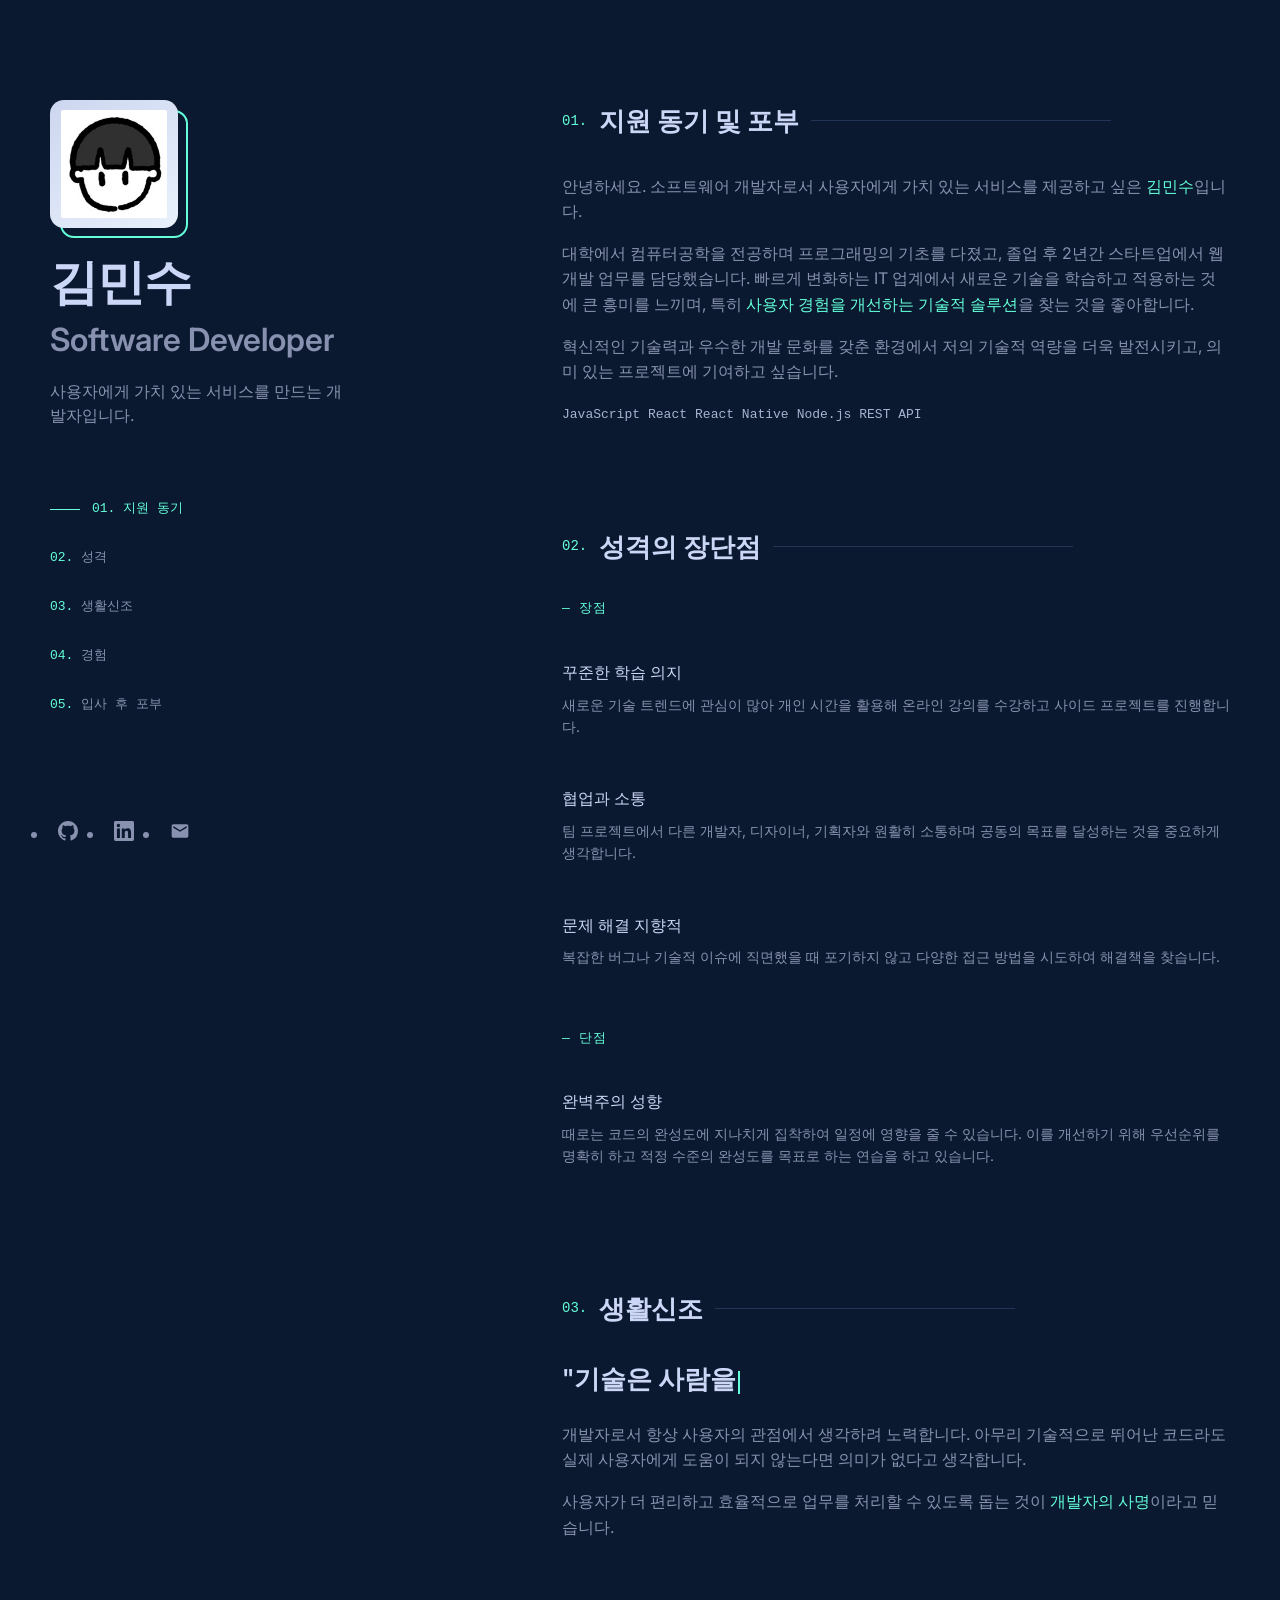
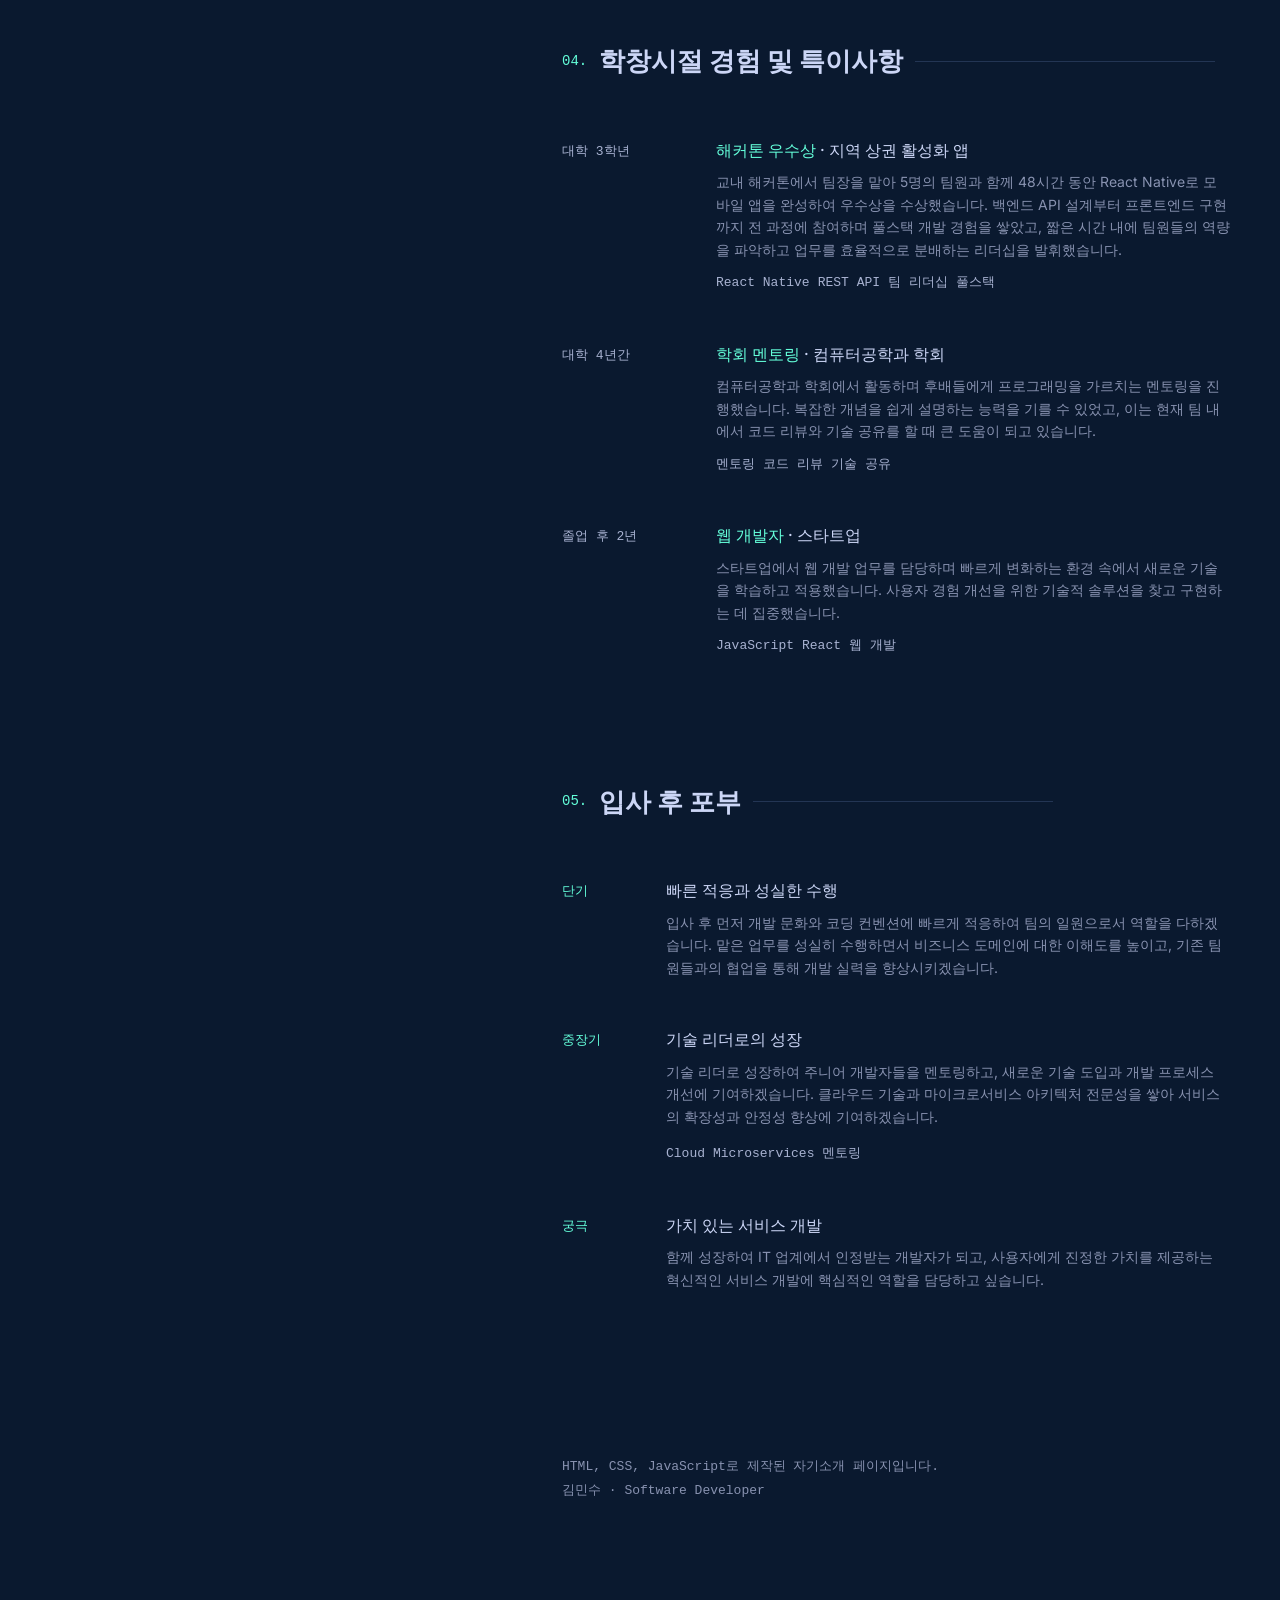
==== index.html @ 9cc5ad1d "Add files via upload" ====
<!DOCTYPE html>
<html lang="ko">
<head>
  <meta charset="UTF-8">
  <meta name="viewport" content="width=device-width, initial-scale=1.0">
  <title>김민수 | Software Developer</title>
  <link rel="preconnect" href="https://fonts.googleapis.com">
  <link rel="preconnect" href="https://fonts.gstatic.com" crossorigin>
  <link href="https://fonts.googleapis.com/css2?family=Inter:wght@400;500;600;700&display=swap" rel="stylesheet">
  <link rel="stylesheet" href="style.css">
</head>
<body>

  <a href="#content" class="skip-link">본문으로 건너뛰기</a>

  <header class="mobile-header">
    <div class="mobile-brand">
      <img src="P.png" alt="" class="mobile-avatar" width="36" height="36">
      <span class="mobile-name">김민수</span>
    </div>
    <button class="menu-btn" id="menuBtn" aria-label="메뉴 열기">
      <span></span>
      <span></span>
      <span></span>
    </button>
  </header>

  <nav class="mobile-nav-overlay" id="mobileNav">
    <a href="#about">지원 동기</a>
    <a href="#traits">성격</a>
    <a href="#motto">생활신조</a>
    <a href="#experience">경험</a>
    <a href="#goals">입사 후 포부</a>
  </nav>

  <div class="page">
    <aside class="sidebar">
      <div class="sidebar-inner">
        <div class="profile-sidebar">
          <div class="profile-wrapper">
            <img src="P.png" alt="김민수 프로필 사진" width="128" height="128">
          </div>
        </div>
        <h1 class="name">김민수</h1>
        <h2 class="role">Software Developer</h2>
        <p class="tagline">사용자에게 가치 있는 서비스를 만드는 개발자입니다.</p>

        <nav class="side-nav" aria-label="섹션 네비게이션">
          <ul>
            <li><a href="#about" data-section="about"><span class="nav-num">01.</span> 지원 동기</a></li>
            <li><a href="#traits" data-section="traits"><span class="nav-num">02.</span> 성격</a></li>
            <li><a href="#motto" data-section="motto"><span class="nav-num">03.</span> 생활신조</a></li>
            <li><a href="#experience" data-section="experience"><span class="nav-num">04.</span> 경험</a></li>
            <li><a href="#goals" data-section="goals"><span class="nav-num">05.</span> 입사 후 포부</a></li>
          </ul>
        </nav>
      </div>

      <ul class="social" aria-label="소셜 링크">
        <li>
          <a href="https://github.com" target="_blank" rel="noopener noreferrer" aria-label="GitHub">
            <svg viewBox="0 0 24 24" aria-hidden="true"><path d="M12 0C5.37 0 0 5.37 0 12c0 5.31 3.435 9.795 8.205 11.385.6.105.825-.255.825-.57 0-.285-.015-1.23-.015-2.235-3.015.555-3.795-.735-4.035-1.395-.135-.345-.72-1.395-1.23-1.695-.42-.225-1.02-.78-.015-.795.945-.015 1.62.87 1.845 1.23 1.08 1.815 2.805 1.305 3.495.99.105-.78.42-1.305.765-1.605-2.67-.3-5.46-1.335-5.46-5.925 0-1.305.465-2.385 1.23-3.225-.12-.3-.54-1.53.12-3.18 0 0 1.005-.315 3.3 1.23.96-.27 1.98-.405 3-.405s2.04.135 3 .405c2.295-1.56 3.3-1.23 3.3-1.23.66 1.65.24 2.88.12 3.18.765.84 1.23 1.905 1.23 3.225 0 4.605-2.805 5.625-5.475 5.925.435.375.81 1.095.81 2.22 0 1.605-.015 2.895-.015 3.3 0 .315.225.69.825.57A12.02 12.02 0 0024 12c0-6.63-5.37-12-12-12z"/></svg>
          </a>
        </li>
        <li>
          <a href="https://linkedin.com" target="_blank" rel="noopener noreferrer" aria-label="LinkedIn">
            <svg viewBox="0 0 24 24" aria-hidden="true"><path d="M20.447 20.452h-3.554v-5.569c0-1.328-.027-3.037-1.852-3.037-1.853 0-2.136 1.445-2.136 2.939v5.667H9.351V9h3.414v1.561h.046c.477-.9 1.637-1.85 3.37-1.85 3.601 0 4.267 2.37 4.267 5.455v6.286zM5.337 7.433a2.062 2.062 0 01-2.063-2.065 2.064 2.064 0 112.063 2.065zm1.782 13.019H3.555V9h3.564v11.452zM22.225 0H1.771C.792 0 0 .774 0 1.729v20.542C0 23.227.792 24 1.771 24h20.451C23.2 24 24 23.227 24 22.271V1.729C24 .774 23.2 0 22.222 0h.003z"/></svg>
          </a>
        </li>
        <li>
          <a href="mailto:hello@example.com" aria-label="이메일">
            <svg viewBox="0 0 24 24" aria-hidden="true"><path d="M20 4H4c-1.1 0-2 .9-2 2v12c0 1.1.9 2 2 2h16c1.1 0 2-.9 2-2V6c0-1.1-.9-2-2-2zm0 4l-8 5-8-5V6l8 5 8-5v2z"/></svg>
          </a>
        </li>
      </ul>
    </aside>

    <main class="main" id="content">
      <div class="main-inner">

        <section id="about">
          <h2 class="section-heading"><span class="num">01.</span> 지원 동기 및 포부</h2>
          <div class="about-grid">
            <div class="about-text">
              <p>
                안녕하세요. 소프트웨어 개발자로서 사용자에게 가치 있는 서비스를 제공하고 싶은
                <span class="highlight">김민수</span>입니다.
              </p>
              <p>
                대학에서 컴퓨터공학을 전공하며 프로그래밍의 기초를 다졌고, 졸업 후 2년간 스타트업에서
                웹 개발 업무를 담당했습니다. 빠르게 변화하는 IT 업계에서 새로운 기술을 학습하고
                적용하는 것에 큰 흥미를 느끼며, 특히
                <span class="highlight">사용자 경험을 개선하는 기술적 솔루션</span>을 찾는 것을 좋아합니다.
              </p>
              <p>
                혁신적인 기술력과 우수한 개발 문화를 갖춘 환경에서 저의 기술적 역량을 더욱 발전시키고,
                의미 있는 프로젝트에 기여하고 싶습니다.
              </p>
            </div>
            <div class="profile-about">
              <div class="profile-wrapper profile-lg">
                <img src="P.png" alt="김민수 프로필 사진" width="200" height="200">
              </div>
            </div>
          </div>
          <ul class="tech-tags tech-tags--spaced">
            <li>JavaScript</li>
            <li>React</li>
            <li>React Native</li>
            <li>Node.js</li>
            <li>REST API</li>
          </ul>
        </section>

        <section id="traits">
          <h2 class="section-heading"><span class="num">02.</span> 성격의 장단점</h2>

          <div class="traits-block">
            <p class="traits-label">— 장점</p>
            <div class="trait-item">
              <h3>꾸준한 학습 의지</h3>
              <p>새로운 기술 트렌드에 관심이 많아 개인 시간을 활용해 온라인 강의를 수강하고 사이드 프로젝트를 진행합니다.</p>
            </div>
            <div class="trait-item">
              <h3>협업과 소통</h3>
              <p>팀 프로젝트에서 다른 개발자, 디자이너, 기획자와 원활히 소통하며 공동의 목표를 달성하는 것을 중요하게 생각합니다.</p>
            </div>
            <div class="trait-item">
              <h3>문제 해결 지향적</h3>
              <p>복잡한 버그나 기술적 이슈에 직면했을 때 포기하지 않고 다양한 접근 방법을 시도하여 해결책을 찾습니다.</p>
            </div>
          </div>

          <div class="traits-block">
            <p class="traits-label">— 단점</p>
            <div class="trait-item">
              <h3>완벽주의 성향</h3>
              <p>때로는 코드의 완성도에 지나치게 집착하여 일정에 영향을 줄 수 있습니다. 이를 개선하기 위해 우선순위를 명확히 하고 적정 수준의 완성도를 목표로 하는 연습을 하고 있습니다.</p>
            </div>
          </div>
        </section>

        <section id="motto">
          <h2 class="section-heading"><span class="num">03.</span> 생활신조</h2>
          <p class="motto-quote" id="mottoText"><span class="cursor"></span></p>
          <p>
            개발자로서 항상 사용자의 관점에서 생각하려 노력합니다. 아무리 기술적으로 뛰어난 코드라도
            실제 사용자에게 도움이 되지 않는다면 의미가 없다고 생각합니다.
          </p>
          <p>
            사용자가 더 편리하고 효율적으로 업무를 처리할 수 있도록 돕는 것이
            <span class="highlight">개발자의 사명</span>이라고 믿습니다.
          </p>
        </section>

        <section id="experience">
          <h2 class="section-heading"><span class="num">04.</span> 학창시절 경험 및 특이사항</h2>
          <div class="exp-list">
            <div class="exp-item">
              <span class="exp-date">대학 3학년</span>
              <div>
                <h3 class="exp-title">
                  <span class="exp-company">해커톤 우수상</span> · 지역 상권 활성화 앱
                </h3>
                <p class="exp-desc">
                  교내 해커톤에서 팀장을 맡아 5명의 팀원과 함께 48시간 동안 React Native로
                  모바일 앱을 완성하여 우수상을 수상했습니다. 백엔드 API 설계부터 프론트엔드
                  구현까지 전 과정에 참여하며 풀스택 개발 경험을 쌓았고, 짧은 시간 내에
                  팀원들의 역량을 파악하고 업무를 효율적으로 분배하는 리더십을 발휘했습니다.
                </p>
                <ul class="tech-tags">
                  <li>React Native</li>
                  <li>REST API</li>
                  <li>팀 리더십</li>
                  <li>풀스택</li>
                </ul>
              </div>
            </div>
            <div class="exp-item">
              <span class="exp-date">대학 4년간</span>
              <div>
                <h3 class="exp-title">
                  <span class="exp-company">학회 멘토링</span> · 컴퓨터공학과 학회
                </h3>
                <p class="exp-desc">
                  컴퓨터공학과 학회에서 활동하며 후배들에게 프로그래밍을 가르치는 멘토링을
                  진행했습니다. 복잡한 개념을 쉽게 설명하는 능력을 기를 수 있었고, 이는 현재
                  팀 내에서 코드 리뷰와 기술 공유를 할 때 큰 도움이 되고 있습니다.
                </p>
                <ul class="tech-tags">
                  <li>멘토링</li>
                  <li>코드 리뷰</li>
                  <li>기술 공유</li>
                </ul>
              </div>
            </div>
            <div class="exp-item">
              <span class="exp-date">졸업 후 2년</span>
              <div>
                <h3 class="exp-title">
                  <span class="exp-company">웹 개발자</span> · 스타트업
                </h3>
                <p class="exp-desc">
                  스타트업에서 웹 개발 업무를 담당하며 빠르게 변화하는 환경 속에서
                  새로운 기술을 학습하고 적용했습니다. 사용자 경험 개선을 위한
                  기술적 솔루션을 찾고 구현하는 데 집중했습니다.
                </p>
                <ul class="tech-tags">
                  <li>JavaScript</li>
                  <li>React</li>
                  <li>웹 개발</li>
                </ul>
              </div>
            </div>
          </div>
        </section>

        <section id="goals">
          <h2 class="section-heading"><span class="num">05.</span> 입사 후 포부</h2>
          <div class="exp-list">
            <div class="goal-item">
              <span class="goal-phase">단기</span>
              <div>
                <h3 class="goal-title">빠른 적응과 성실한 수행</h3>
                <p class="goal-desc">
                  입사 후 먼저 개발 문화와 코딩 컨벤션에 빠르게 적응하여 팀의 일원으로서
                  역할을 다하겠습니다. 맡은 업무를 성실히 수행하면서 비즈니스 도메인에 대한
                  이해도를 높이고, 기존 팀원들과의 협업을 통해 개발 실력을 향상시키겠습니다.
                </p>
              </div>
            </div>
            <div class="goal-item">
              <span class="goal-phase">중장기</span>
              <div>
                <h3 class="goal-title">기술 리더로의 성장</h3>
                <p class="goal-desc">
                  기술 리더로 성장하여 주니어 개발자들을 멘토링하고, 새로운 기술 도입과
                  개발 프로세스 개선에 기여하겠습니다. 클라우드 기술과 마이크로서비스
                  아키텍처 전문성을 쌓아 서비스의 확장성과 안정성 향상에 기여하겠습니다.
                </p>
                <ul class="tech-tags">
                  <li>Cloud</li>
                  <li>Microservices</li>
                  <li>멘토링</li>
                </ul>
              </div>
            </div>
            <div class="goal-item">
              <span class="goal-phase">궁극</span>
              <div>
                <h3 class="goal-title">가치 있는 서비스 개발</h3>
                <p class="goal-desc">
                  함께 성장하여 IT 업계에서 인정받는 개발자가 되고, 사용자에게 진정한 가치를
                  제공하는 혁신적인 서비스 개발에 핵심적인 역할을 담당하고 싶습니다.
                </p>
              </div>
            </div>
          </div>
        </section>

        <footer class="main-footer">
          <p>HTML, CSS, JavaScript로 제작된 자기소개 페이지입니다.</p>
          <p>김민수 · Software Developer</p>
        </footer>

      </div>
    </main>
  </div>

  <script src="script.js"></script>
</body>
</html>
---- style.css ----
:root {
  --navy: #0a192f;
  --light-navy: #112240;
  --lightest-navy: #233554;
  --slate: #8892b0;
  --light-slate: #a8b2d1;
  --lightest-slate: #ccd6f6;
  --white: #e6f1ff;
  --green: #64ffda;
  --green-tint: rgba(100, 255, 218, 0.1);
  --font-sans: "Inter", "Pretendard", "Segoe UI", "Malgun Gothic", sans-serif;
  --font-mono: "SF Mono", "Fira Code", "Fira Mono", "Roboto Mono", monospace;
  --fz-xs: 13px;
  --fz-sm: 14px;
  --fz-md: 16px;
  --fz-lg: 20px;
  --fz-xl: clamp(24px, 5vw, 32px);
  --fz-xxl: clamp(32px, 6vw, 48px);
  --transition: all 0.25s cubic-bezier(0.645, 0.045, 0.355, 1);
  --sidebar-width: 40%;
  --content-max: 700px;
  --nav-scroll-height: 100vh;
}

* {
  margin: 0;
  padding: 0;
  box-sizing: border-box;
}

html {
  scroll-behavior: smooth;
}

::selection {
  background: var(--lightest-navy);
  color: var(--green);
}

body {
  font-family: var(--font-sans);
  background: var(--navy);
  color: var(--slate);
  line-height: 1.6;
  font-size: var(--fz-lg);
  -webkit-font-smoothing: antialiased;
}

a {
  text-decoration: none;
  color: inherit;
  transition: var(--transition);
}

.skip-link {
  position: absolute;
  top: -100px;
  left: 0;
  padding: 8px 16px;
  background: var(--green);
  color: var(--navy);
  z-index: 999;
}

.skip-link:focus {
  top: 0;
}

/* Layout */
.page {
  display: flex;
  min-height: 100vh;
}

/* Sidebar */
.sidebar {
  position: fixed;
  top: 0;
  bottom: 0;
  left: 0;
  width: var(--sidebar-width);
  padding: 100px 50px 50px;
  display: flex;
  flex-direction: column;
  justify-content: space-between;
  z-index: 10;
}

.sidebar-inner {
  max-width: 320px;
}

/* Profile */
.profile-wrapper {
  position: relative;
  width: 128px;
  height: 128px;
  margin-bottom: 28px;
}

.profile-wrapper.profile-lg {
  width: 200px;
  height: 200px;
}

.profile-wrapper::before {
  content: "";
  position: absolute;
  inset: 0;
  border: 2px solid var(--green);
  border-radius: 14px;
  transform: translate(10px, 10px);
  transition: var(--transition);
  z-index: 0;
}

.profile-wrapper::after {
  content: "";
  position: absolute;
  inset: 0;
  border-radius: 14px;
  background: var(--green-tint);
  transition: var(--transition);
  z-index: 0;
}

.profile-wrapper:hover::before {
  transform: translate(6px, 6px);
}

.profile-wrapper:hover::after {
  background: rgba(100, 255, 218, 0.18);
}

.profile-wrapper img {
  position: relative;
  z-index: 1;
  width: 100%;
  height: 100%;
  object-fit: contain;
  border-radius: 14px;
  background: linear-gradient(145deg, #ccd6f6, #e6f1ff);
  padding: 10px;
  transition: var(--transition);
  filter: grayscale(20%);
}

.profile-wrapper:hover img {
  transform: translate(-4px, -4px);
  filter: grayscale(0%);
}

.profile-sidebar {
  display: block;
}

.about-grid {
  display: block;
  margin-bottom: 8px;
}

.profile-about {
  display: none;
  justify-content: center;
}

.profile-about .profile-wrapper {
  margin-bottom: 0;
}

.name {
  font-size: var(--fz-xxl);
  font-weight: 700;
  color: var(--lightest-slate);
  letter-spacing: -0.02em;
  line-height: 1.1;
  margin-bottom: 12px;
}

.role {
  font-size: var(--fz-xl);
  font-weight: 600;
  color: var(--slate);
  line-height: 1.2;
  margin-bottom: 20px;
}

.tagline {
  font-size: var(--fz-md);
  color: var(--slate);
  line-height: 1.5;
  max-width: 300px;
}

/* Nav */
.side-nav {
  margin-top: 60px;
}

.side-nav ul {
  list-style: none;
  display: flex;
  flex-direction: column;
  gap: 8px;
}

.side-nav a {
  display: inline-flex;
  align-items: center;
  gap: 0;
  font-family: var(--font-mono);
  font-size: var(--fz-xs);
  color: var(--slate);
  padding: 8px 0;
  width: 100%;
  max-width: 200px;
}

.side-nav a .nav-num {
  margin-right: 8px;
  color: var(--green);
  font-size: var(--fz-xs);
}

.side-nav a::before {
  content: "";
  display: inline-block;
  width: 0;
  height: 1px;
  background: var(--green);
  margin-right: 0;
  transition: var(--transition);
  vertical-align: middle;
}

.side-nav a:hover,
.side-nav a.active {
  color: var(--green);
}

.side-nav a:hover::before,
.side-nav a.active::before {
  width: 30px;
  margin-right: 12px;
}

/* Social */
.social {
  display: flex;
  gap: 20px;
  margin-top: 40px;
}

.social a {
  color: var(--slate);
  padding: 8px;
}

.social a:hover {
  color: var(--green);
  transform: translateY(-3px);
}

.social svg {
  width: 20px;
  height: 20px;
  fill: currentColor;
}

/* Main */
.main {
  margin-left: var(--sidebar-width);
  width: calc(100% - var(--sidebar-width));
  padding: 0 50px 100px 0;
}

.main-inner {
  max-width: var(--content-max);
  margin-left: 50px;
  padding-top: 100px;
}

/* Sections */
section {
  margin-bottom: 100px;
  opacity: 0;
  transform: translateY(20px);
  transition: opacity 0.6s ease, transform 0.6s ease;
}

section.visible {
  opacity: 1;
  transform: translateY(0);
}

.section-heading {
  display: flex;
  align-items: center;
  gap: 12px;
  font-size: clamp(22px, 4vw, 26px);
  font-weight: 600;
  color: var(--lightest-slate);
  margin-bottom: 32px;
  white-space: nowrap;
}

.section-heading::after {
  content: "";
  display: block;
  width: 100%;
  max-width: 300px;
  height: 1px;
  background: var(--lightest-navy);
}

.section-heading .num {
  font-family: var(--font-mono);
  font-size: var(--fz-sm);
  font-weight: 400;
  color: var(--green);
}

section p {
  margin-bottom: 16px;
  font-size: var(--fz-md);
  color: var(--slate);
}

section p:last-child {
  margin-bottom: 0;
}

.highlight {
  color: var(--green);
}

/* Experience list */
.exp-list {
  display: flex;
  flex-direction: column;
  gap: 0;
}

.exp-item {
  position: relative;
  display: grid;
  grid-template-columns: 130px 1fr;
  gap: 10px 24px;
  padding: 24px;
  margin: 0 -24px;
  border-radius: 4px;
  transition: var(--transition);
  cursor: default;
}

.exp-item:hover {
  background: var(--green-tint);
}

.exp-item:hover .exp-title {
  color: var(--green);
}

.exp-date {
  font-family: var(--font-mono);
  font-size: var(--fz-xs);
  color: var(--light-slate);
  padding-top: 4px;
}

.exp-title {
  font-size: var(--fz-md);
  font-weight: 500;
  color: var(--lightest-slate);
  margin-bottom: 8px;
  transition: var(--transition);
}

.exp-company {
  color: var(--green);
}

.exp-desc {
  font-size: var(--fz-sm);
  color: var(--slate);
  line-height: 1.6;
  margin-bottom: 12px;
}

.tech-tags {
  display: flex;
  flex-wrap: wrap;
  gap: 8px;
  list-style: none;
  margin-top: 8px;
}

.tech-tags li {
  font-family: var(--font-mono);
  font-size: var(--fz-xs);
  color: var(--light-slate);
}

.tech-tags--spaced {
  margin-top: 20px;
}

/* Traits */
.traits-block {
  margin-bottom: 40px;
}

.traits-label {
  font-family: var(--font-mono);
  font-size: var(--fz-xs);
  color: var(--green);
  margin-bottom: 20px;
  letter-spacing: 0.05em;
}

.trait-item {
  position: relative;
  padding: 20px 24px;
  margin: 0 -24px 8px;
  border-radius: 4px;
  transition: var(--transition);
}

.trait-item:hover {
  background: var(--green-tint);
}

.trait-item h3 {
  font-size: var(--fz-md);
  font-weight: 500;
  color: var(--lightest-slate);
  margin-bottom: 8px;
  transition: var(--transition);
}

.trait-item:hover h3 {
  color: var(--green);
}

.trait-item p {
  font-size: var(--fz-sm);
  margin-bottom: 0;
}

/* Motto */
.motto-quote {
  font-size: clamp(20px, 3vw, 26px);
  font-weight: 600;
  color: var(--lightest-slate);
  margin-bottom: 24px;
  line-height: 1.4;
  min-height: 1.4em;
}

.motto-quote .cursor {
  display: inline-block;
  width: 2px;
  height: 0.9em;
  background: var(--green);
  margin-left: 2px;
  vertical-align: text-bottom;
  animation: blink 0.8s step-end infinite;
}

@keyframes blink {
  50% { opacity: 0; }
}

/* Goals */
.goal-item {
  position: relative;
  display: grid;
  grid-template-columns: 80px 1fr;
  gap: 10px 24px;
  padding: 24px;
  margin: 0 -24px;
  border-radius: 4px;
  transition: var(--transition);
}

.goal-item:hover {
  background: var(--green-tint);
}

.goal-item:hover .goal-title {
  color: var(--green);
}

.goal-phase {
  font-family: var(--font-mono);
  font-size: var(--fz-xs);
  color: var(--green);
  padding-top: 4px;
}

.goal-title {
  font-size: var(--fz-md);
  font-weight: 500;
  color: var(--lightest-slate);
  margin-bottom: 8px;
  transition: var(--transition);
}

.goal-desc {
  font-size: var(--fz-sm);
  color: var(--slate);
  line-height: 1.6;
}

/* Footer */
.main-footer {
  margin-top: 80px;
  padding-top: 40px;
  font-family: var(--font-mono);
  font-size: var(--fz-xs);
  color: var(--slate);
  line-height: 1.8;
}

.main-footer a {
  color: var(--green);
}

.main-footer a:hover {
  text-decoration: underline;
}

/* Mobile header */
.mobile-header {
  display: none;
  position: fixed;
  top: 0;
  left: 0;
  right: 0;
  z-index: 100;
  background: rgba(10, 25, 47, 0.85);
  backdrop-filter: blur(10px);
  padding: 16px 24px;
  justify-content: space-between;
  align-items: center;
  border-bottom: 1px solid var(--lightest-navy);
}

.mobile-brand {
  display: flex;
  align-items: center;
  gap: 12px;
}

.mobile-avatar {
  width: 36px;
  height: 36px;
  border-radius: 8px;
  object-fit: contain;
  background: linear-gradient(145deg, #ccd6f6, #e6f1ff);
  padding: 3px;
  border: 1px solid var(--green);
}

.mobile-header .mobile-name {
  font-size: var(--fz-md);
  font-weight: 600;
  color: var(--green);
  font-family: var(--font-mono);
}

.menu-btn {
  background: none;
  border: none;
  cursor: pointer;
  width: 28px;
  height: 20px;
  position: relative;
  z-index: 110;
}

.menu-btn span {
  display: block;
  width: 100%;
  height: 2px;
  background: var(--green);
  margin-bottom: 6px;
  transition: var(--transition);
}

.menu-btn span:last-child {
  margin-bottom: 0;
}

.menu-btn.open span:nth-child(1) {
  transform: translateY(8px) rotate(45deg);
}

.menu-btn.open span:nth-child(2) {
  opacity: 0;
}

.menu-btn.open span:nth-child(3) {
  transform: translateY(-8px) rotate(-45deg);
}

.mobile-nav-overlay {
  display: none;
  position: fixed;
  inset: 0;
  background: var(--light-navy);
  z-index: 99;
  flex-direction: column;
  justify-content: center;
  align-items: center;
  gap: 8px;
}

.mobile-nav-overlay.open {
  display: flex;
}

.mobile-nav-overlay a {
  font-family: var(--font-mono);
  font-size: var(--fz-lg);
  color: var(--lightest-slate);
  padding: 12px 24px;
}

.mobile-nav-overlay a:hover {
  color: var(--green);
}

/* Responsive */
@media (max-width: 1080px) {
  :root {
    --sidebar-width: 35%;
  }
}

@media (max-width: 768px) {
  :root {
    --sidebar-width: 0;
  }

  .sidebar {
    display: none;
  }

  .mobile-header {
    display: flex;
  }

  .main {
    margin-left: 0;
    width: 100%;
    padding: 0 24px 80px;
  }

  .main-inner {
    margin-left: 0;
    padding-top: 80px;
  }

  .exp-item,
  .goal-item {
    grid-template-columns: 1fr;
    gap: 8px;
    padding: 20px 16px;
    margin: 0 -16px;
  }

  .section-heading::after {
    max-width: 120px;
  }

  .profile-sidebar {
    display: none;
  }

  .about-grid {
    display: flex;
    flex-direction: column;
    gap: 28px;
  }

  .profile-about {
    display: flex;
    order: -1;
  }

  .profile-about .profile-wrapper {
    width: 160px;
    height: 160px;
  }
}
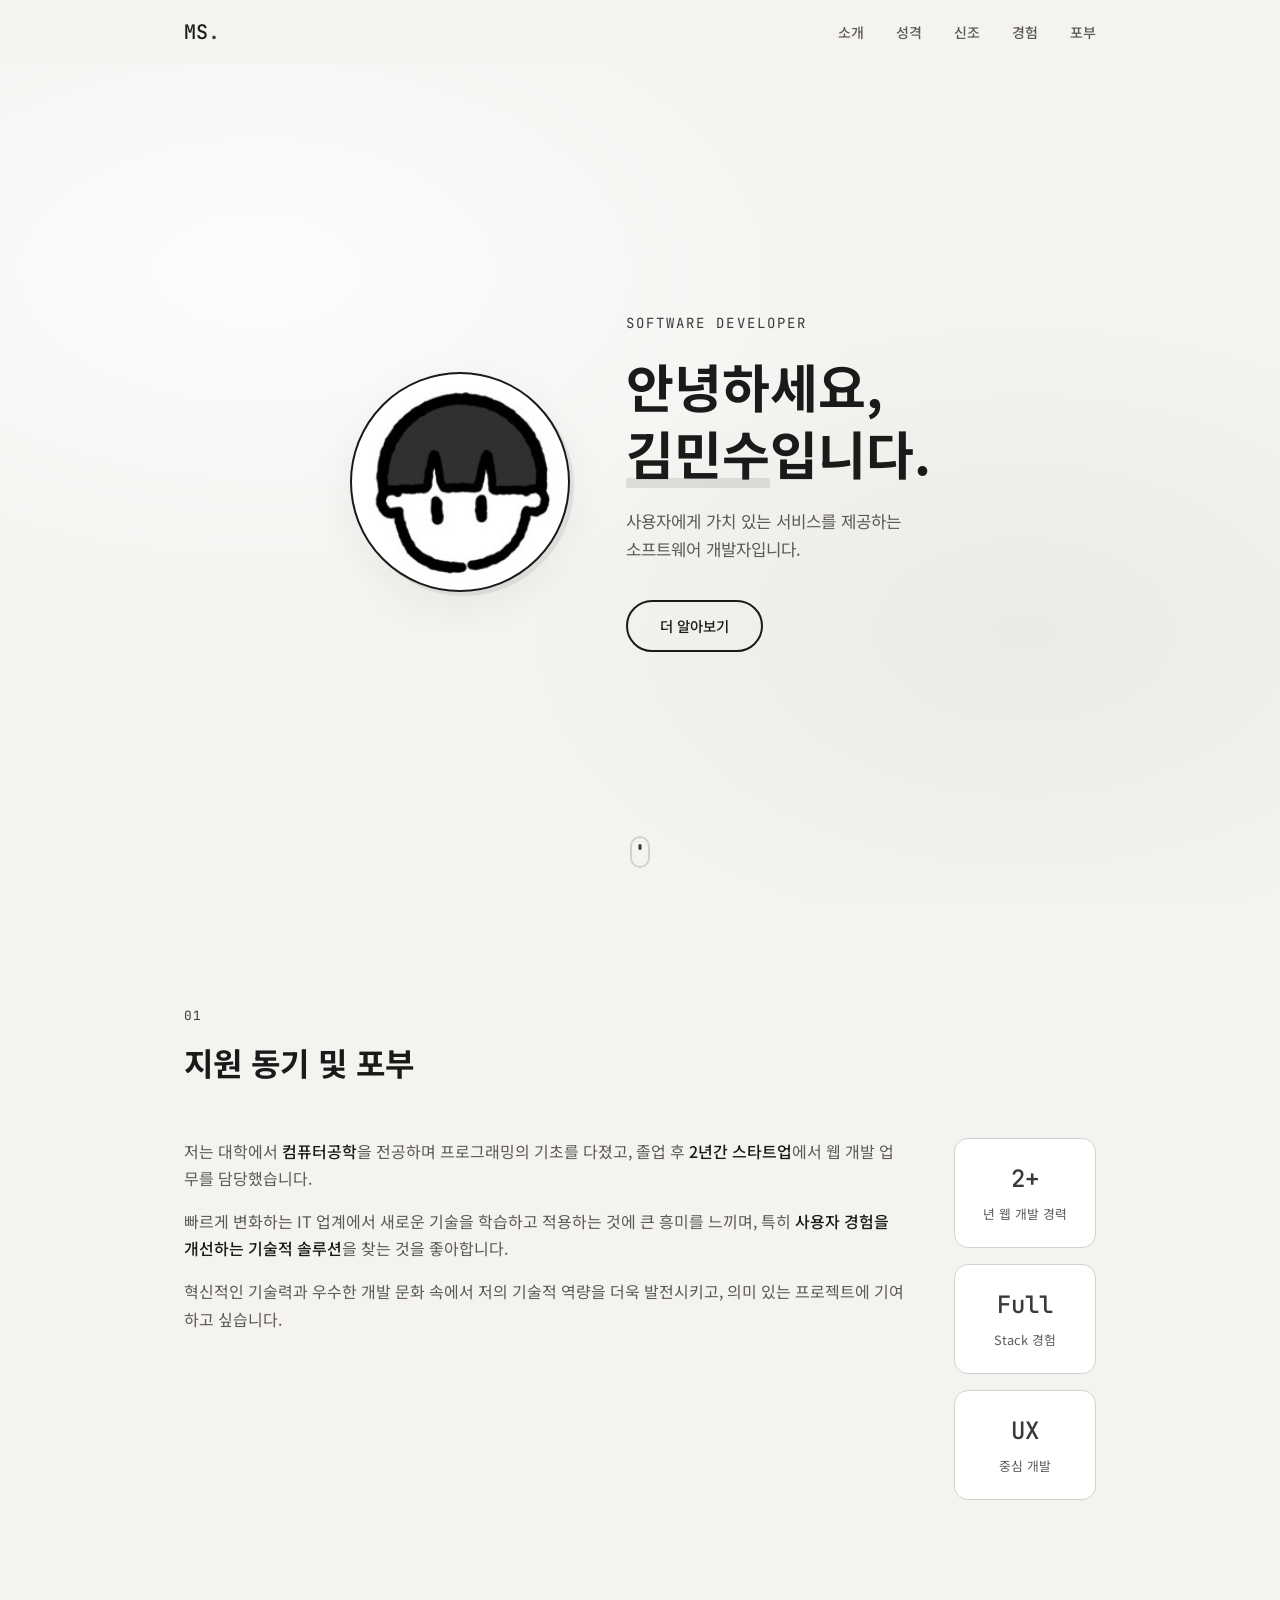
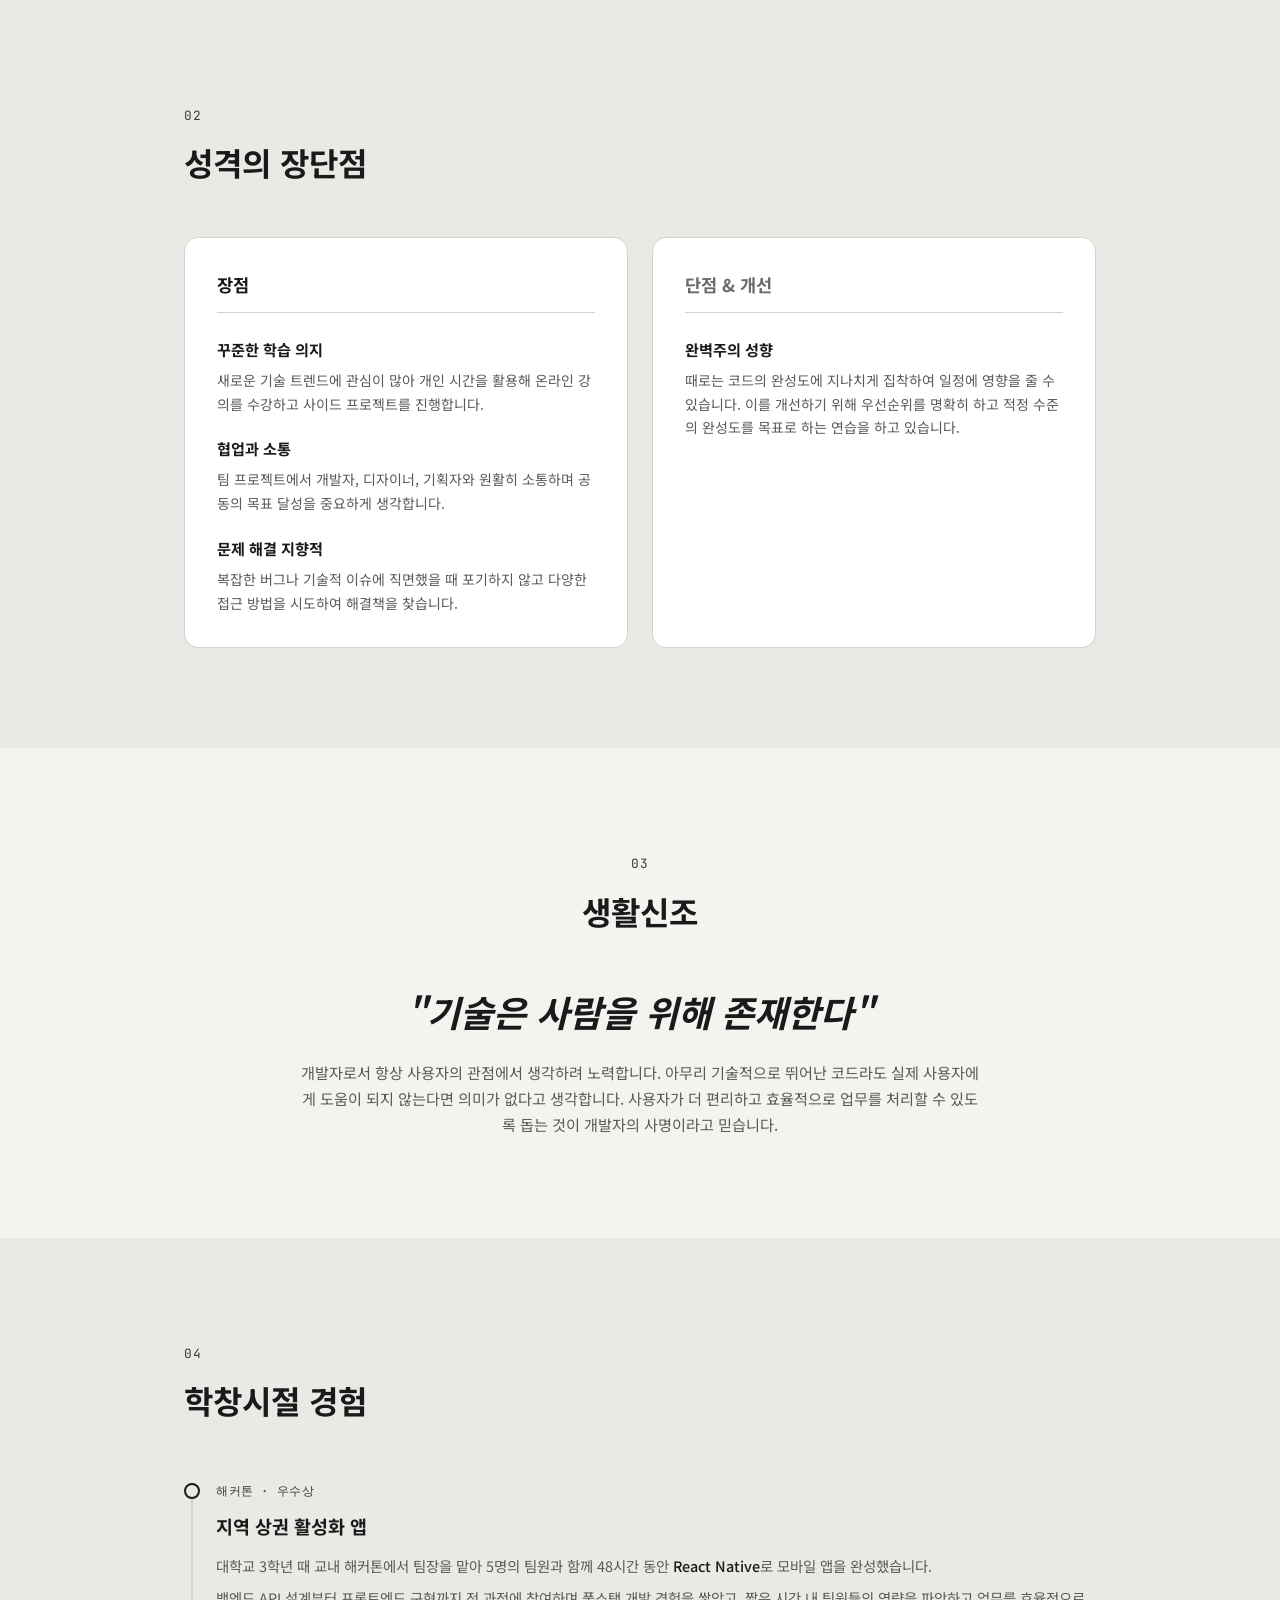
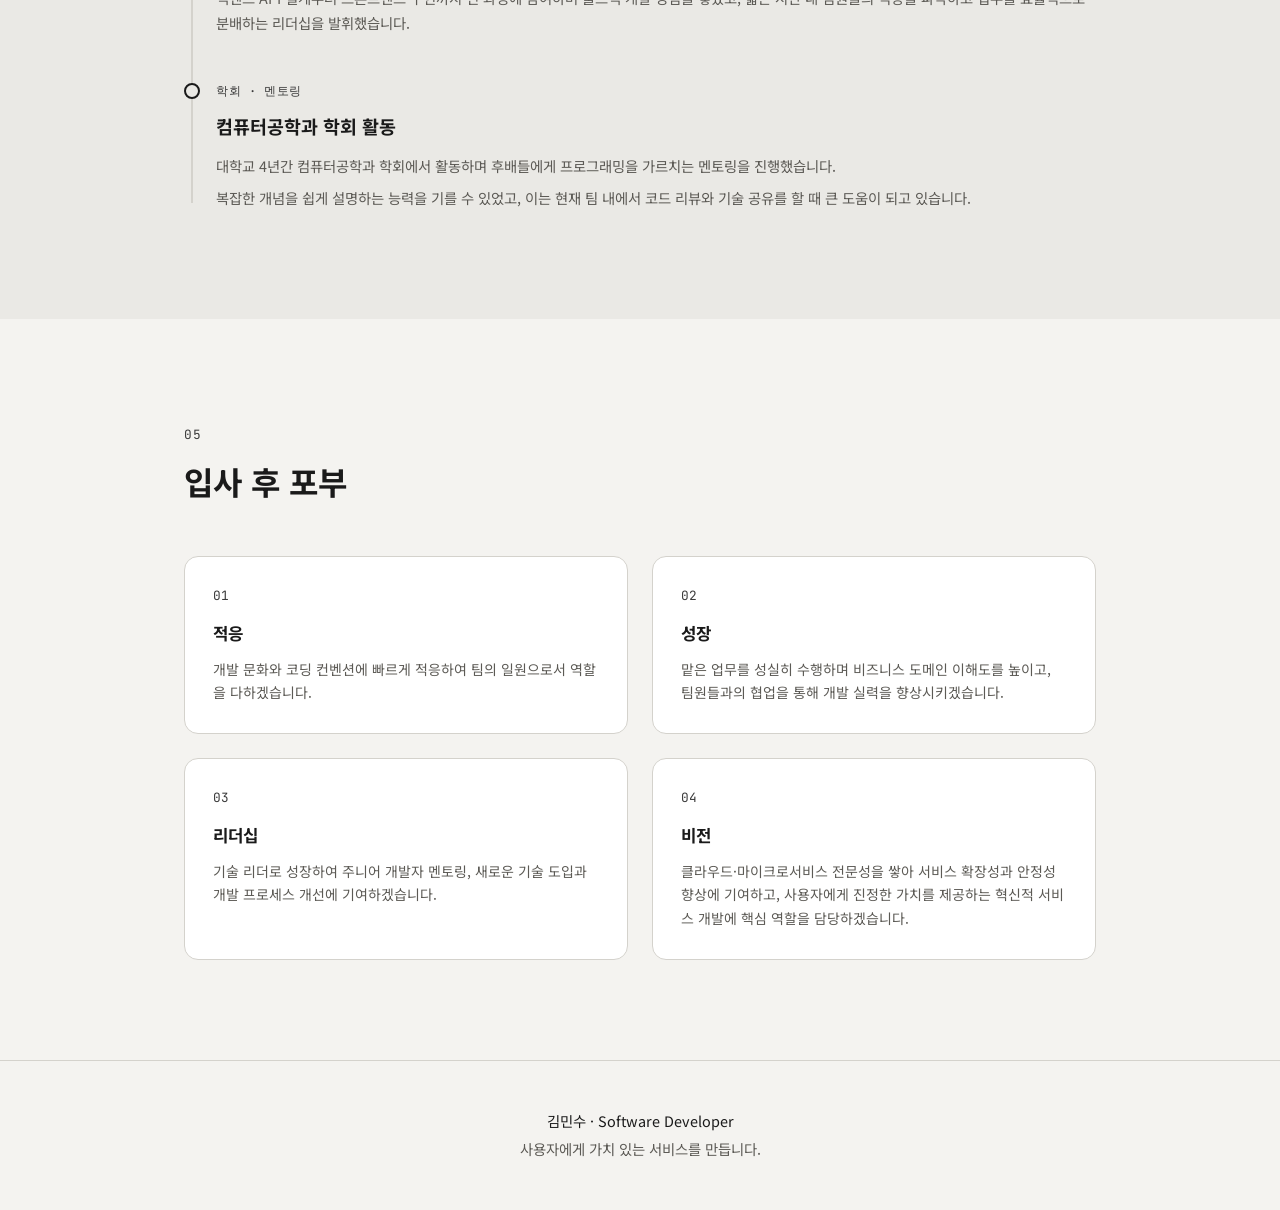
==== commit cef75ae3: "Add files via upload" ====
--- a/index.html
+++ b/index.html
@@ -1,272 +1,229 @@
-<!DOCTYPE html>
-<html lang="ko">
-<head>
-  <meta charset="UTF-8">
-  <meta name="viewport" content="width=device-width, initial-scale=1.0">
-  <title>김민수 | Software Developer</title>
-  <link rel="preconnect" href="https://fonts.googleapis.com">
-  <link rel="preconnect" href="https://fonts.gstatic.com" crossorigin>
-  <link href="https://fonts.googleapis.com/css2?family=Inter:wght@400;500;600;700&display=swap" rel="stylesheet">
-  <link rel="stylesheet" href="style.css">
-</head>
-<body>
-
-  <a href="#content" class="skip-link">본문으로 건너뛰기</a>
-
-  <header class="mobile-header">
-    <div class="mobile-brand">
-      <img src="P.png" alt="" class="mobile-avatar" width="36" height="36">
-      <span class="mobile-name">김민수</span>
-    </div>
-    <button class="menu-btn" id="menuBtn" aria-label="메뉴 열기">
-      <span></span>
-      <span></span>
-      <span></span>
-    </button>
-  </header>
-
-  <nav class="mobile-nav-overlay" id="mobileNav">
-    <a href="#about">지원 동기</a>
-    <a href="#traits">성격</a>
-    <a href="#motto">생활신조</a>
-    <a href="#experience">경험</a>
-    <a href="#goals">입사 후 포부</a>
-  </nav>
-
-  <div class="page">
-    <aside class="sidebar">
-      <div class="sidebar-inner">
-        <div class="profile-sidebar">
-          <div class="profile-wrapper">
-            <img src="P.png" alt="김민수 프로필 사진" width="128" height="128">
-          </div>
-        </div>
-        <h1 class="name">김민수</h1>
-        <h2 class="role">Software Developer</h2>
-        <p class="tagline">사용자에게 가치 있는 서비스를 만드는 개발자입니다.</p>
-
-        <nav class="side-nav" aria-label="섹션 네비게이션">
-          <ul>
-            <li><a href="#about" data-section="about"><span class="nav-num">01.</span> 지원 동기</a></li>
-            <li><a href="#traits" data-section="traits"><span class="nav-num">02.</span> 성격</a></li>
-            <li><a href="#motto" data-section="motto"><span class="nav-num">03.</span> 생활신조</a></li>
-            <li><a href="#experience" data-section="experience"><span class="nav-num">04.</span> 경험</a></li>
-            <li><a href="#goals" data-section="goals"><span class="nav-num">05.</span> 입사 후 포부</a></li>
-          </ul>
-        </nav>
-      </div>
-
-      <ul class="social" aria-label="소셜 링크">
-        <li>
-          <a href="https://github.com" target="_blank" rel="noopener noreferrer" aria-label="GitHub">
-            <svg viewBox="0 0 24 24" aria-hidden="true"><path d="M12 0C5.37 0 0 5.37 0 12c0 5.31 3.435 9.795 8.205 11.385.6.105.825-.255.825-.57 0-.285-.015-1.23-.015-2.235-3.015.555-3.795-.735-4.035-1.395-.135-.345-.72-1.395-1.23-1.695-.42-.225-1.02-.78-.015-.795.945-.015 1.62.87 1.845 1.23 1.08 1.815 2.805 1.305 3.495.99.105-.78.42-1.305.765-1.605-2.67-.3-5.46-1.335-5.46-5.925 0-1.305.465-2.385 1.23-3.225-.12-.3-.54-1.53.12-3.18 0 0 1.005-.315 3.3 1.23.96-.27 1.98-.405 3-.405s2.04.135 3 .405c2.295-1.56 3.3-1.23 3.3-1.23.66 1.65.24 2.88.12 3.18.765.84 1.23 1.905 1.23 3.225 0 4.605-2.805 5.625-5.475 5.925.435.375.81 1.095.81 2.22 0 1.605-.015 2.895-.015 3.3 0 .315.225.69.825.57A12.02 12.02 0 0024 12c0-6.63-5.37-12-12-12z"/></svg>
-          </a>
-        </li>
-        <li>
-          <a href="https://linkedin.com" target="_blank" rel="noopener noreferrer" aria-label="LinkedIn">
-            <svg viewBox="0 0 24 24" aria-hidden="true"><path d="M20.447 20.452h-3.554v-5.569c0-1.328-.027-3.037-1.852-3.037-1.853 0-2.136 1.445-2.136 2.939v5.667H9.351V9h3.414v1.561h.046c.477-.9 1.637-1.85 3.37-1.85 3.601 0 4.267 2.37 4.267 5.455v6.286zM5.337 7.433a2.062 2.062 0 01-2.063-2.065 2.064 2.064 0 112.063 2.065zm1.782 13.019H3.555V9h3.564v11.452zM22.225 0H1.771C.792 0 0 .774 0 1.729v20.542C0 23.227.792 24 1.771 24h20.451C23.2 24 24 23.227 24 22.271V1.729C24 .774 23.2 0 22.222 0h.003z"/></svg>
-          </a>
-        </li>
-        <li>
-          <a href="mailto:hello@example.com" aria-label="이메일">
-            <svg viewBox="0 0 24 24" aria-hidden="true"><path d="M20 4H4c-1.1 0-2 .9-2 2v12c0 1.1.9 2 2 2h16c1.1 0 2-.9 2-2V6c0-1.1-.9-2-2-2zm0 4l-8 5-8-5V6l8 5 8-5v2z"/></svg>
-          </a>
-        </li>
-      </ul>
-    </aside>
-
-    <main class="main" id="content">
-      <div class="main-inner">
-
-        <section id="about">
-          <h2 class="section-heading"><span class="num">01.</span> 지원 동기 및 포부</h2>
-          <div class="about-grid">
-            <div class="about-text">
-              <p>
-                안녕하세요. 소프트웨어 개발자로서 사용자에게 가치 있는 서비스를 제공하고 싶은
-                <span class="highlight">김민수</span>입니다.
-              </p>
-              <p>
-                대학에서 컴퓨터공학을 전공하며 프로그래밍의 기초를 다졌고, 졸업 후 2년간 스타트업에서
-                웹 개발 업무를 담당했습니다. 빠르게 변화하는 IT 업계에서 새로운 기술을 학습하고
-                적용하는 것에 큰 흥미를 느끼며, 특히
-                <span class="highlight">사용자 경험을 개선하는 기술적 솔루션</span>을 찾는 것을 좋아합니다.
-              </p>
-              <p>
-                혁신적인 기술력과 우수한 개발 문화를 갖춘 환경에서 저의 기술적 역량을 더욱 발전시키고,
-                의미 있는 프로젝트에 기여하고 싶습니다.
-              </p>
-            </div>
-            <div class="profile-about">
-              <div class="profile-wrapper profile-lg">
-                <img src="P.png" alt="김민수 프로필 사진" width="200" height="200">
-              </div>
-            </div>
-          </div>
-          <ul class="tech-tags tech-tags--spaced">
-            <li>JavaScript</li>
-            <li>React</li>
-            <li>React Native</li>
-            <li>Node.js</li>
-            <li>REST API</li>
-          </ul>
-        </section>
-
-        <section id="traits">
-          <h2 class="section-heading"><span class="num">02.</span> 성격의 장단점</h2>
-
-          <div class="traits-block">
-            <p class="traits-label">— 장점</p>
-            <div class="trait-item">
-              <h3>꾸준한 학습 의지</h3>
-              <p>새로운 기술 트렌드에 관심이 많아 개인 시간을 활용해 온라인 강의를 수강하고 사이드 프로젝트를 진행합니다.</p>
-            </div>
-            <div class="trait-item">
-              <h3>협업과 소통</h3>
-              <p>팀 프로젝트에서 다른 개발자, 디자이너, 기획자와 원활히 소통하며 공동의 목표를 달성하는 것을 중요하게 생각합니다.</p>
-            </div>
-            <div class="trait-item">
-              <h3>문제 해결 지향적</h3>
-              <p>복잡한 버그나 기술적 이슈에 직면했을 때 포기하지 않고 다양한 접근 방법을 시도하여 해결책을 찾습니다.</p>
-            </div>
-          </div>
-
-          <div class="traits-block">
-            <p class="traits-label">— 단점</p>
-            <div class="trait-item">
-              <h3>완벽주의 성향</h3>
-              <p>때로는 코드의 완성도에 지나치게 집착하여 일정에 영향을 줄 수 있습니다. 이를 개선하기 위해 우선순위를 명확히 하고 적정 수준의 완성도를 목표로 하는 연습을 하고 있습니다.</p>
-            </div>
-          </div>
-        </section>
-
-        <section id="motto">
-          <h2 class="section-heading"><span class="num">03.</span> 생활신조</h2>
-          <p class="motto-quote" id="mottoText"><span class="cursor"></span></p>
-          <p>
-            개발자로서 항상 사용자의 관점에서 생각하려 노력합니다. 아무리 기술적으로 뛰어난 코드라도
-            실제 사용자에게 도움이 되지 않는다면 의미가 없다고 생각합니다.
-          </p>
-          <p>
-            사용자가 더 편리하고 효율적으로 업무를 처리할 수 있도록 돕는 것이
-            <span class="highlight">개발자의 사명</span>이라고 믿습니다.
-          </p>
-        </section>
-
-        <section id="experience">
-          <h2 class="section-heading"><span class="num">04.</span> 학창시절 경험 및 특이사항</h2>
-          <div class="exp-list">
-            <div class="exp-item">
-              <span class="exp-date">대학 3학년</span>
-              <div>
-                <h3 class="exp-title">
-                  <span class="exp-company">해커톤 우수상</span> · 지역 상권 활성화 앱
-                </h3>
-                <p class="exp-desc">
-                  교내 해커톤에서 팀장을 맡아 5명의 팀원과 함께 48시간 동안 React Native로
-                  모바일 앱을 완성하여 우수상을 수상했습니다. 백엔드 API 설계부터 프론트엔드
-                  구현까지 전 과정에 참여하며 풀스택 개발 경험을 쌓았고, 짧은 시간 내에
-                  팀원들의 역량을 파악하고 업무를 효율적으로 분배하는 리더십을 발휘했습니다.
-                </p>
-                <ul class="tech-tags">
-                  <li>React Native</li>
-                  <li>REST API</li>
-                  <li>팀 리더십</li>
-                  <li>풀스택</li>
-                </ul>
-              </div>
-            </div>
-            <div class="exp-item">
-              <span class="exp-date">대학 4년간</span>
-              <div>
-                <h3 class="exp-title">
-                  <span class="exp-company">학회 멘토링</span> · 컴퓨터공학과 학회
-                </h3>
-                <p class="exp-desc">
-                  컴퓨터공학과 학회에서 활동하며 후배들에게 프로그래밍을 가르치는 멘토링을
-                  진행했습니다. 복잡한 개념을 쉽게 설명하는 능력을 기를 수 있었고, 이는 현재
-                  팀 내에서 코드 리뷰와 기술 공유를 할 때 큰 도움이 되고 있습니다.
-                </p>
-                <ul class="tech-tags">
-                  <li>멘토링</li>
-                  <li>코드 리뷰</li>
-                  <li>기술 공유</li>
-                </ul>
-              </div>
-            </div>
-            <div class="exp-item">
-              <span class="exp-date">졸업 후 2년</span>
-              <div>
-                <h3 class="exp-title">
-                  <span class="exp-company">웹 개발자</span> · 스타트업
-                </h3>
-                <p class="exp-desc">
-                  스타트업에서 웹 개발 업무를 담당하며 빠르게 변화하는 환경 속에서
-                  새로운 기술을 학습하고 적용했습니다. 사용자 경험 개선을 위한
-                  기술적 솔루션을 찾고 구현하는 데 집중했습니다.
-                </p>
-                <ul class="tech-tags">
-                  <li>JavaScript</li>
-                  <li>React</li>
-                  <li>웹 개발</li>
-                </ul>
-              </div>
-            </div>
-          </div>
-        </section>
-
-        <section id="goals">
-          <h2 class="section-heading"><span class="num">05.</span> 입사 후 포부</h2>
-          <div class="exp-list">
-            <div class="goal-item">
-              <span class="goal-phase">단기</span>
-              <div>
-                <h3 class="goal-title">빠른 적응과 성실한 수행</h3>
-                <p class="goal-desc">
-                  입사 후 먼저 개발 문화와 코딩 컨벤션에 빠르게 적응하여 팀의 일원으로서
-                  역할을 다하겠습니다. 맡은 업무를 성실히 수행하면서 비즈니스 도메인에 대한
-                  이해도를 높이고, 기존 팀원들과의 협업을 통해 개발 실력을 향상시키겠습니다.
-                </p>
-              </div>
-            </div>
-            <div class="goal-item">
-              <span class="goal-phase">중장기</span>
-              <div>
-                <h3 class="goal-title">기술 리더로의 성장</h3>
-                <p class="goal-desc">
-                  기술 리더로 성장하여 주니어 개발자들을 멘토링하고, 새로운 기술 도입과
-                  개발 프로세스 개선에 기여하겠습니다. 클라우드 기술과 마이크로서비스
-                  아키텍처 전문성을 쌓아 서비스의 확장성과 안정성 향상에 기여하겠습니다.
-                </p>
-                <ul class="tech-tags">
-                  <li>Cloud</li>
-                  <li>Microservices</li>
-                  <li>멘토링</li>
-                </ul>
-              </div>
-            </div>
-            <div class="goal-item">
-              <span class="goal-phase">궁극</span>
-              <div>
-                <h3 class="goal-title">가치 있는 서비스 개발</h3>
-                <p class="goal-desc">
-                  함께 성장하여 IT 업계에서 인정받는 개발자가 되고, 사용자에게 진정한 가치를
-                  제공하는 혁신적인 서비스 개발에 핵심적인 역할을 담당하고 싶습니다.
-                </p>
-              </div>
-            </div>
-          </div>
-        </section>
-
-        <footer class="main-footer">
-          <p>HTML, CSS, JavaScript로 제작된 자기소개 페이지입니다.</p>
-          <p>김민수 · Software Developer</p>
-        </footer>
-
-      </div>
-    </main>
-  </div>
-
-  <script src="script.js"></script>
-</body>
-</html>
+<!DOCTYPE html>
+<html lang="ko">
+<head>
+  <meta charset="UTF-8">
+  <meta name="viewport" content="width=device-width, initial-scale=1.0">
+  <title>김민수 | Software Developer</title>
+  <link rel="preconnect" href="https://fonts.googleapis.com">
+  <link rel="preconnect" href="https://fonts.gstatic.com" crossorigin>
+  <link href="https://fonts.googleapis.com/css2?family=Noto+Sans+KR:wght@300;400;500;700&family=JetBrains+Mono:wght@400;500&display=swap" rel="stylesheet">
+  <link rel="stylesheet" href="styles.css">
+</head>
+<body>
+  <nav class="nav" id="nav">
+    <div class="nav-inner">
+      <a href="#hero" class="nav-logo">MS<span class="accent">.</span></a>
+      <ul class="nav-links">
+        <li><a href="#about">소개</a></li>
+        <li><a href="#personality">성격</a></li>
+        <li><a href="#motto">신조</a></li>
+        <li><a href="#experience">경험</a></li>
+        <li><a href="#vision">포부</a></li>
+      </ul>
+      <button class="nav-toggle" id="navToggle" aria-label="메뉴 열기">
+        <span></span>
+        <span></span>
+        <span></span>
+      </button>
+    </div>
+  </nav>
+
+  <header class="hero" id="hero">
+    <div class="hero-bg"></div>
+    <div class="container hero-inner">
+      <div class="hero-profile fade-in">
+        <div class="profile-frame">
+          <img src="P.png" alt="김민수 프로필 사진" class="profile-img" width="220" height="220">
+        </div>
+      </div>
+      <div class="hero-content">
+        <p class="hero-label fade-in delay-1">Software Developer</p>
+        <h1 class="hero-title fade-in delay-2">안녕하세요,<br><span class="highlight">김민수</span>입니다.</h1>
+        <p class="hero-desc fade-in delay-3">
+          사용자에게 가치 있는 서비스를 제공하는<br>
+          소프트웨어 개발자입니다.
+        </p>
+        <a href="#about" class="hero-cta fade-in delay-4">더 알아보기</a>
+      </div>
+    </div>
+    <div class="scroll-indicator">
+      <span></span>
+    </div>
+  </header>
+
+  <main>
+    <section class="section" id="about">
+      <div class="container">
+        <div class="section-header reveal">
+          <span class="section-num">01</span>
+          <h2>지원 동기 및 포부</h2>
+        </div>
+        <div class="about-grid reveal">
+          <div class="about-text">
+            <p>
+              저는 대학에서 <strong>컴퓨터공학</strong>을 전공하며 프로그래밍의 기초를 다졌고,
+              졸업 후 <strong>2년간 스타트업</strong>에서 웹 개발 업무를 담당했습니다.
+            </p>
+            <p>
+              빠르게 변화하는 IT 업계에서 새로운 기술을 학습하고 적용하는 것에 큰 흥미를 느끼며,
+              특히 <strong>사용자 경험을 개선하는 기술적 솔루션</strong>을 찾는 것을 좋아합니다.
+            </p>
+            <p>
+              혁신적인 기술력과 우수한 개발 문화 속에서 저의 기술적 역량을 더욱 발전시키고,
+              의미 있는 프로젝트에 기여하고 싶습니다.
+            </p>
+          </div>
+          <div class="about-stats">
+            <div class="stat-card">
+              <span class="stat-value">2+</span>
+              <span class="stat-label">년 웹 개발 경력</span>
+            </div>
+            <div class="stat-card">
+              <span class="stat-value">Full</span>
+              <span class="stat-label">Stack 경험</span>
+            </div>
+            <div class="stat-card">
+              <span class="stat-value">UX</span>
+              <span class="stat-label">중심 개발</span>
+            </div>
+          </div>
+        </div>
+      </div>
+    </section>
+
+    <section class="section section-alt" id="personality">
+      <div class="container">
+        <div class="section-header reveal">
+          <span class="section-num">02</span>
+          <h2>성격의 장단점</h2>
+        </div>
+        <div class="personality-grid reveal">
+          <div class="personality-card strengths">
+            <h3>장점</h3>
+            <ul>
+              <li>
+                <strong>꾸준한 학습 의지</strong>
+                <p>새로운 기술 트렌드에 관심이 많아 개인 시간을 활용해 온라인 강의를 수강하고 사이드 프로젝트를 진행합니다.</p>
+              </li>
+              <li>
+                <strong>협업과 소통</strong>
+                <p>팀 프로젝트에서 개발자, 디자이너, 기획자와 원활히 소통하며 공동의 목표 달성을 중요하게 생각합니다.</p>
+              </li>
+              <li>
+                <strong>문제 해결 지향적</strong>
+                <p>복잡한 버그나 기술적 이슈에 직면했을 때 포기하지 않고 다양한 접근 방법을 시도하여 해결책을 찾습니다.</p>
+              </li>
+            </ul>
+          </div>
+          <div class="personality-card weaknesses">
+            <h3>단점 &amp; 개선</h3>
+            <ul>
+              <li>
+                <strong>완벽주의 성향</strong>
+                <p>때로는 코드의 완성도에 지나치게 집착하여 일정에 영향을 줄 수 있습니다. 이를 개선하기 위해 우선순위를 명확히 하고 적정 수준의 완성도를 목표로 하는 연습을 하고 있습니다.</p>
+              </li>
+            </ul>
+          </div>
+        </div>
+      </div>
+    </section>
+
+    <section class="section motto-section" id="motto">
+      <div class="container">
+        <div class="section-header reveal">
+          <span class="section-num">03</span>
+          <h2>생활신조</h2>
+        </div>
+        <blockquote class="motto-quote reveal">
+          <p class="quote-text">"기술은 사람을 위해 존재한다"</p>
+          <p class="quote-desc">
+            개발자로서 항상 사용자의 관점에서 생각하려 노력합니다.
+            아무리 기술적으로 뛰어난 코드라도 실제 사용자에게 도움이 되지 않는다면 의미가 없다고 생각합니다.
+            사용자가 더 편리하고 효율적으로 업무를 처리할 수 있도록 돕는 것이 개발자의 사명이라고 믿습니다.
+          </p>
+        </blockquote>
+      </div>
+    </section>
+
+    <section class="section section-alt" id="experience">
+      <div class="container">
+        <div class="section-header reveal">
+          <span class="section-num">04</span>
+          <h2>학창시절 경험</h2>
+        </div>
+        <div class="timeline reveal">
+          <article class="timeline-item">
+            <div class="timeline-marker"></div>
+            <div class="timeline-content">
+              <span class="timeline-tag">해커톤 · 우수상</span>
+              <h3>지역 상권 활성화 앱</h3>
+              <p>
+                대학교 3학년 때 교내 해커톤에서 팀장을 맡아 5명의 팀원과 함께
+                48시간 동안 <strong>React Native</strong>로 모바일 앱을 완성했습니다.
+              </p>
+              <p>
+                백엔드 API 설계부터 프론트엔드 구현까지 전 과정에 참여하며 풀스택 개발 경험을 쌓았고,
+                짧은 시간 내 팀원들의 역량을 파악하고 업무를 효율적으로 분배하는 리더십을 발휘했습니다.
+              </p>
+            </div>
+          </article>
+          <article class="timeline-item">
+            <div class="timeline-marker"></div>
+            <div class="timeline-content">
+              <span class="timeline-tag">학회 · 멘토링</span>
+              <h3>컴퓨터공학과 학회 활동</h3>
+              <p>
+                대학교 4년간 컴퓨터공학과 학회에서 활동하며 후배들에게 프로그래밍을 가르치는 멘토링을 진행했습니다.
+              </p>
+              <p>
+                복잡한 개념을 쉽게 설명하는 능력을 기를 수 있었고,
+                이는 현재 팀 내에서 코드 리뷰와 기술 공유를 할 때 큰 도움이 되고 있습니다.
+              </p>
+            </div>
+          </article>
+        </div>
+      </div>
+    </section>
+
+    <section class="section" id="vision">
+      <div class="container">
+        <div class="section-header reveal">
+          <span class="section-num">05</span>
+          <h2>입사 후 포부</h2>
+        </div>
+        <div class="vision-steps reveal">
+          <div class="vision-step">
+            <div class="step-icon">01</div>
+            <h3>적응</h3>
+            <p>개발 문화와 코딩 컨벤션에 빠르게 적응하여 팀의 일원으로서 역할을 다하겠습니다.</p>
+          </div>
+          <div class="vision-step">
+            <div class="step-icon">02</div>
+            <h3>성장</h3>
+            <p>맡은 업무를 성실히 수행하며 비즈니스 도메인 이해도를 높이고, 팀원들과의 협업을 통해 개발 실력을 향상시키겠습니다.</p>
+          </div>
+          <div class="vision-step">
+            <div class="step-icon">03</div>
+            <h3>리더십</h3>
+            <p>기술 리더로 성장하여 주니어 개발자 멘토링, 새로운 기술 도입과 개발 프로세스 개선에 기여하겠습니다.</p>
+          </div>
+          <div class="vision-step">
+            <div class="step-icon">04</div>
+            <h3>비전</h3>
+            <p>클라우드·마이크로서비스 전문성을 쌓아 서비스 확장성과 안정성 향상에 기여하고, 사용자에게 진정한 가치를 제공하는 혁신적 서비스 개발에 핵심 역할을 담당하겠습니다.</p>
+          </div>
+        </div>
+      </div>
+    </section>
+  </main>
+
+  <footer class="footer">
+    <div class="container">
+      <p>김민수 · Software Developer</p>
+      <p class="footer-sub">사용자에게 가치 있는 서비스를 만듭니다.</p>
+    </div>
+  </footer>
+
+  <script src="script.js"></script>
+</body>
+</html>
--- a/styles.css
+++ b/styles.css
@@ -0,0 +1,662 @@
+*,
+*::before,
+*::after {
+  margin: 0;
+  padding: 0;
+  box-sizing: border-box;
+}
+
+:root {
+  --bg: #f4f3f0;
+  --bg-alt: #eae9e5;
+  --surface: #ffffff;
+  --border: #d4d2cc;
+  --border-strong: #1a1a1a;
+  --text: #1a1a1a;
+  --text-muted: #5c5a55;
+  --accent: #3a3a3a;
+  --accent-soft: rgba(26, 26, 26, 0.06);
+  --accent-glow: rgba(26, 26, 26, 0.12);
+  --warm: #6b6b6b;
+  --profile-bg: #ffffff;
+  --font-sans: 'Noto Sans KR', sans-serif;
+  --font-mono: 'JetBrains Mono', monospace;
+  --nav-height: 64px;
+  --radius: 14px;
+  --transition: 0.3s cubic-bezier(0.4, 0, 0.2, 1);
+}
+
+html {
+  scroll-behavior: smooth;
+}
+
+body {
+  font-family: var(--font-sans);
+  background: var(--bg);
+  color: var(--text);
+  line-height: 1.7;
+  overflow-x: hidden;
+}
+
+.container {
+  max-width: 960px;
+  margin: 0 auto;
+  padding: 0 24px;
+}
+
+/* Navigation */
+.nav {
+  position: fixed;
+  top: 0;
+  left: 0;
+  right: 0;
+  z-index: 100;
+  height: var(--nav-height);
+  background: rgba(244, 243, 240, 0.9);
+  backdrop-filter: blur(12px);
+  border-bottom: 1px solid transparent;
+  transition: border-color var(--transition);
+}
+
+.nav.scrolled {
+  border-bottom-color: var(--border);
+}
+
+.nav-inner {
+  max-width: 960px;
+  margin: 0 auto;
+  padding: 0 24px;
+  height: 100%;
+  display: flex;
+  align-items: center;
+  justify-content: space-between;
+}
+
+.nav-logo {
+  font-family: var(--font-mono);
+  font-size: 1.25rem;
+  font-weight: 500;
+  color: var(--text);
+  text-decoration: none;
+}
+
+.nav-logo .accent {
+  color: var(--accent);
+}
+
+.nav-links {
+  display: flex;
+  list-style: none;
+  gap: 32px;
+}
+
+.nav-links a {
+  color: var(--text-muted);
+  text-decoration: none;
+  font-size: 0.875rem;
+  font-weight: 500;
+  transition: color var(--transition);
+  position: relative;
+}
+
+.nav-links a::after {
+  content: '';
+  position: absolute;
+  bottom: -4px;
+  left: 0;
+  width: 0;
+  height: 2px;
+  background: var(--accent);
+  transition: width var(--transition);
+}
+
+.nav-links a:hover,
+.nav-links a.active {
+  color: var(--text);
+}
+
+.nav-links a.active::after,
+.nav-links a:hover::after {
+  width: 100%;
+}
+
+.nav-toggle {
+  display: none;
+  flex-direction: column;
+  gap: 5px;
+  background: none;
+  border: none;
+  cursor: pointer;
+  padding: 4px;
+}
+
+.nav-toggle span {
+  display: block;
+  width: 22px;
+  height: 2px;
+  background: var(--text);
+  transition: var(--transition);
+}
+
+/* Hero */
+.hero {
+  min-height: 100vh;
+  display: flex;
+  align-items: center;
+  justify-content: center;
+  position: relative;
+  padding-top: var(--nav-height);
+}
+
+.hero-bg {
+  position: absolute;
+  inset: 0;
+  background:
+    radial-gradient(ellipse 50% 40% at 20% 30%, rgba(255, 255, 255, 0.8), transparent),
+    radial-gradient(ellipse 40% 35% at 80% 70%, rgba(26, 26, 26, 0.04), transparent);
+  pointer-events: none;
+}
+
+.hero-inner {
+  display: flex;
+  align-items: center;
+  gap: 56px;
+  position: relative;
+  z-index: 1;
+}
+
+.hero-profile {
+  flex-shrink: 0;
+}
+
+.profile-frame {
+  width: 220px;
+  height: 220px;
+  border-radius: 50%;
+  border: 2.5px solid var(--border-strong);
+  background: var(--profile-bg);
+  padding: 8px;
+  box-shadow:
+    4px 4px 0 rgba(26, 26, 26, 0.08),
+    0 12px 40px rgba(26, 26, 26, 0.06);
+  transition: transform var(--transition), box-shadow var(--transition);
+}
+
+.profile-frame:hover {
+  transform: translateY(-4px);
+  box-shadow:
+    6px 6px 0 rgba(26, 26, 26, 0.1),
+    0 16px 48px rgba(26, 26, 26, 0.08);
+}
+
+.profile-img {
+  width: 100%;
+  height: 100%;
+  border-radius: 50%;
+  object-fit: cover;
+  display: block;
+}
+
+.hero-content {
+  text-align: left;
+  flex: 1;
+}
+
+.hero-label {
+  font-family: var(--font-mono);
+  font-size: 0.875rem;
+  color: var(--accent);
+  letter-spacing: 0.15em;
+  text-transform: uppercase;
+  margin-bottom: 16px;
+}
+
+.hero-title {
+  font-size: clamp(2rem, 5vw, 3.25rem);
+  font-weight: 700;
+  line-height: 1.3;
+  margin-bottom: 20px;
+}
+
+.hero-title .highlight {
+  color: var(--text);
+  position: relative;
+}
+
+.hero-title .highlight::after {
+  content: '';
+  position: absolute;
+  left: 0;
+  bottom: 2px;
+  width: 100%;
+  height: 10px;
+  background: rgba(26, 26, 26, 0.1);
+  z-index: -1;
+  border-radius: 2px;
+}
+
+.hero-desc {
+  font-size: 1.05rem;
+  color: var(--text-muted);
+  margin-bottom: 36px;
+}
+
+.hero-cta {
+  display: inline-block;
+  padding: 12px 32px;
+  border: 2px solid var(--border-strong);
+  border-radius: 999px;
+  color: var(--text);
+  text-decoration: none;
+  font-size: 0.9rem;
+  font-weight: 500;
+  transition: var(--transition);
+}
+
+.hero-cta:hover {
+  background: var(--border-strong);
+  color: var(--surface);
+  box-shadow: 3px 3px 0 rgba(26, 26, 26, 0.15);
+}
+
+.scroll-indicator {
+  position: absolute;
+  bottom: 32px;
+  left: 50%;
+  transform: translateX(-50%);
+}
+
+.scroll-indicator span {
+  display: block;
+  width: 20px;
+  height: 32px;
+  border: 2px solid var(--border);
+  border-radius: 12px;
+  position: relative;
+}
+
+.scroll-indicator span::after {
+  content: '';
+  position: absolute;
+  top: 6px;
+  left: 50%;
+  transform: translateX(-50%);
+  width: 3px;
+  height: 6px;
+  background: var(--accent);
+  border-radius: 2px;
+  animation: scroll-bounce 2s infinite;
+}
+
+@keyframes scroll-bounce {
+  0%, 100% { opacity: 1; transform: translateX(-50%) translateY(0); }
+  50% { opacity: 0.3; transform: translateX(-50%) translateY(8px); }
+}
+
+/* Fade-in animations */
+.fade-in {
+  opacity: 0;
+  transform: translateY(20px);
+  animation: fadeInUp 0.8s forwards;
+}
+
+.delay-1 { animation-delay: 0.1s; }
+.delay-2 { animation-delay: 0.2s; }
+.delay-3 { animation-delay: 0.35s; }
+.delay-4 { animation-delay: 0.5s; }
+
+@keyframes fadeInUp {
+  to {
+    opacity: 1;
+    transform: translateY(0);
+  }
+}
+
+/* Sections */
+.section {
+  padding: 100px 0;
+}
+
+.section-alt {
+  background: var(--bg-alt);
+}
+
+.section-header {
+  margin-bottom: 48px;
+}
+
+.section-num {
+  font-family: var(--font-mono);
+  font-size: 0.8rem;
+  color: var(--accent);
+  letter-spacing: 0.1em;
+}
+
+.section-header h2 {
+  font-size: clamp(1.5rem, 3vw, 2rem);
+  font-weight: 700;
+  margin-top: 8px;
+}
+
+/* Reveal on scroll */
+.reveal {
+  opacity: 0;
+  transform: translateY(30px);
+  transition: opacity 0.7s ease, transform 0.7s ease;
+}
+
+.reveal.visible {
+  opacity: 1;
+  transform: translateY(0);
+}
+
+/* About */
+.about-grid {
+  display: grid;
+  grid-template-columns: 1fr auto;
+  gap: 48px;
+  align-items: start;
+}
+
+.about-text p {
+  color: var(--text-muted);
+  margin-bottom: 16px;
+}
+
+.about-text strong {
+  color: var(--text);
+  font-weight: 500;
+}
+
+.about-stats {
+  display: flex;
+  flex-direction: column;
+  gap: 16px;
+}
+
+.stat-card {
+  background: var(--surface);
+  border: 1.5px solid var(--border);
+  border-radius: var(--radius);
+  padding: 20px 28px;
+  text-align: center;
+  min-width: 140px;
+  transition: var(--transition);
+}
+
+.stat-card:hover {
+  border-color: var(--border-strong);
+  transform: translateY(-2px);
+  box-shadow: 3px 3px 0 rgba(26, 26, 26, 0.06);
+}
+
+.stat-value {
+  display: block;
+  font-family: var(--font-mono);
+  font-size: 1.5rem;
+  font-weight: 500;
+  color: var(--accent);
+}
+
+.stat-label {
+  font-size: 0.8rem;
+  color: var(--text-muted);
+  margin-top: 4px;
+}
+
+/* Personality */
+.personality-grid {
+  display: grid;
+  grid-template-columns: 1fr 1fr;
+  gap: 24px;
+}
+
+.personality-card {
+  background: var(--surface);
+  border: 1.5px solid var(--border);
+  border-radius: var(--radius);
+  padding: 32px;
+}
+
+.personality-card h3 {
+  font-size: 1.1rem;
+  margin-bottom: 24px;
+  padding-bottom: 12px;
+  border-bottom: 1px solid var(--border);
+}
+
+.strengths h3 {
+  color: var(--text);
+}
+
+.weaknesses h3 {
+  color: var(--warm);
+}
+
+.personality-card ul {
+  list-style: none;
+}
+
+.personality-card li {
+  margin-bottom: 20px;
+}
+
+.personality-card li:last-child {
+  margin-bottom: 0;
+}
+
+.personality-card li strong {
+  display: block;
+  font-size: 0.95rem;
+  margin-bottom: 6px;
+}
+
+.personality-card li p {
+  font-size: 0.875rem;
+  color: var(--text-muted);
+}
+
+/* Motto */
+.motto-section {
+  text-align: center;
+}
+
+.motto-quote {
+  max-width: 680px;
+  margin: 0 auto;
+  border: none;
+}
+
+.quote-text {
+  font-size: clamp(1.5rem, 4vw, 2.25rem);
+  font-weight: 700;
+  line-height: 1.4;
+  margin-bottom: 24px;
+  color: var(--text);
+  font-style: italic;
+}
+
+.quote-desc {
+  color: var(--text-muted);
+  font-size: 0.95rem;
+}
+
+/* Timeline */
+.timeline {
+  position: relative;
+  padding-left: 32px;
+}
+
+.timeline::before {
+  content: '';
+  position: absolute;
+  left: 7px;
+  top: 8px;
+  bottom: 8px;
+  width: 2px;
+  background: var(--border);
+}
+
+.timeline-item {
+  position: relative;
+  margin-bottom: 40px;
+}
+
+.timeline-item:last-child {
+  margin-bottom: 0;
+}
+
+.timeline-marker {
+  position: absolute;
+  left: -32px;
+  top: 8px;
+  width: 16px;
+  height: 16px;
+  border-radius: 50%;
+  background: var(--bg-alt);
+  border: 2px solid var(--border-strong);
+  z-index: 1;
+}
+
+.timeline-tag {
+  font-family: var(--font-mono);
+  font-size: 0.75rem;
+  color: var(--accent);
+  letter-spacing: 0.05em;
+}
+
+.timeline-content h3 {
+  font-size: 1.15rem;
+  margin: 8px 0 12px;
+}
+
+.timeline-content p {
+  font-size: 0.9rem;
+  color: var(--text-muted);
+  margin-bottom: 8px;
+}
+
+.timeline-content strong {
+  color: var(--text);
+  font-weight: 500;
+}
+
+/* Vision */
+.vision-steps {
+  display: grid;
+  grid-template-columns: repeat(2, 1fr);
+  gap: 24px;
+}
+
+.vision-step {
+  background: var(--surface);
+  border: 1.5px solid var(--border);
+  border-radius: var(--radius);
+  padding: 28px;
+  transition: var(--transition);
+}
+
+.vision-step:hover {
+  border-color: var(--border-strong);
+  transform: translateY(-3px);
+  box-shadow: 4px 4px 0 rgba(26, 26, 26, 0.08);
+}
+
+.step-icon {
+  font-family: var(--font-mono);
+  font-size: 0.8rem;
+  color: var(--accent);
+  margin-bottom: 12px;
+}
+
+.vision-step h3 {
+  font-size: 1.05rem;
+  margin-bottom: 10px;
+}
+
+.vision-step p {
+  font-size: 0.875rem;
+  color: var(--text-muted);
+}
+
+/* Footer */
+.footer {
+  padding: 48px 0;
+  text-align: center;
+  border-top: 1px solid var(--border);
+}
+
+.footer p {
+  font-size: 0.9rem;
+}
+
+.footer-sub {
+  color: var(--text-muted);
+  font-size: 0.8rem;
+  margin-top: 4px;
+}
+
+/* Responsive */
+@media (max-width: 768px) {
+  .nav-links {
+    display: none;
+    position: absolute;
+    top: var(--nav-height);
+    left: 0;
+    right: 0;
+    flex-direction: column;
+    gap: 0;
+    background: rgba(244, 243, 240, 0.98);
+    border-bottom: 1px solid var(--border);
+    padding: 12px 0;
+  }
+
+  .nav-links.open {
+    display: flex;
+  }
+
+  .nav-links li {
+    padding: 12px 24px;
+  }
+
+  .nav-toggle {
+    display: flex;
+  }
+
+  .hero-inner {
+    flex-direction: column;
+    text-align: center;
+    gap: 36px;
+  }
+
+  .hero-content {
+    text-align: center;
+  }
+
+  .profile-frame {
+    width: 180px;
+    height: 180px;
+  }
+
+  .about-grid {
+    grid-template-columns: 1fr;
+  }
+
+  .about-stats {
+    flex-direction: row;
+    flex-wrap: wrap;
+  }
+
+  .stat-card {
+    flex: 1;
+    min-width: 100px;
+  }
+
+  .personality-grid {
+    grid-template-columns: 1fr;
+  }
+
+  .vision-steps {
+    grid-template-columns: 1fr;
+  }
+}
